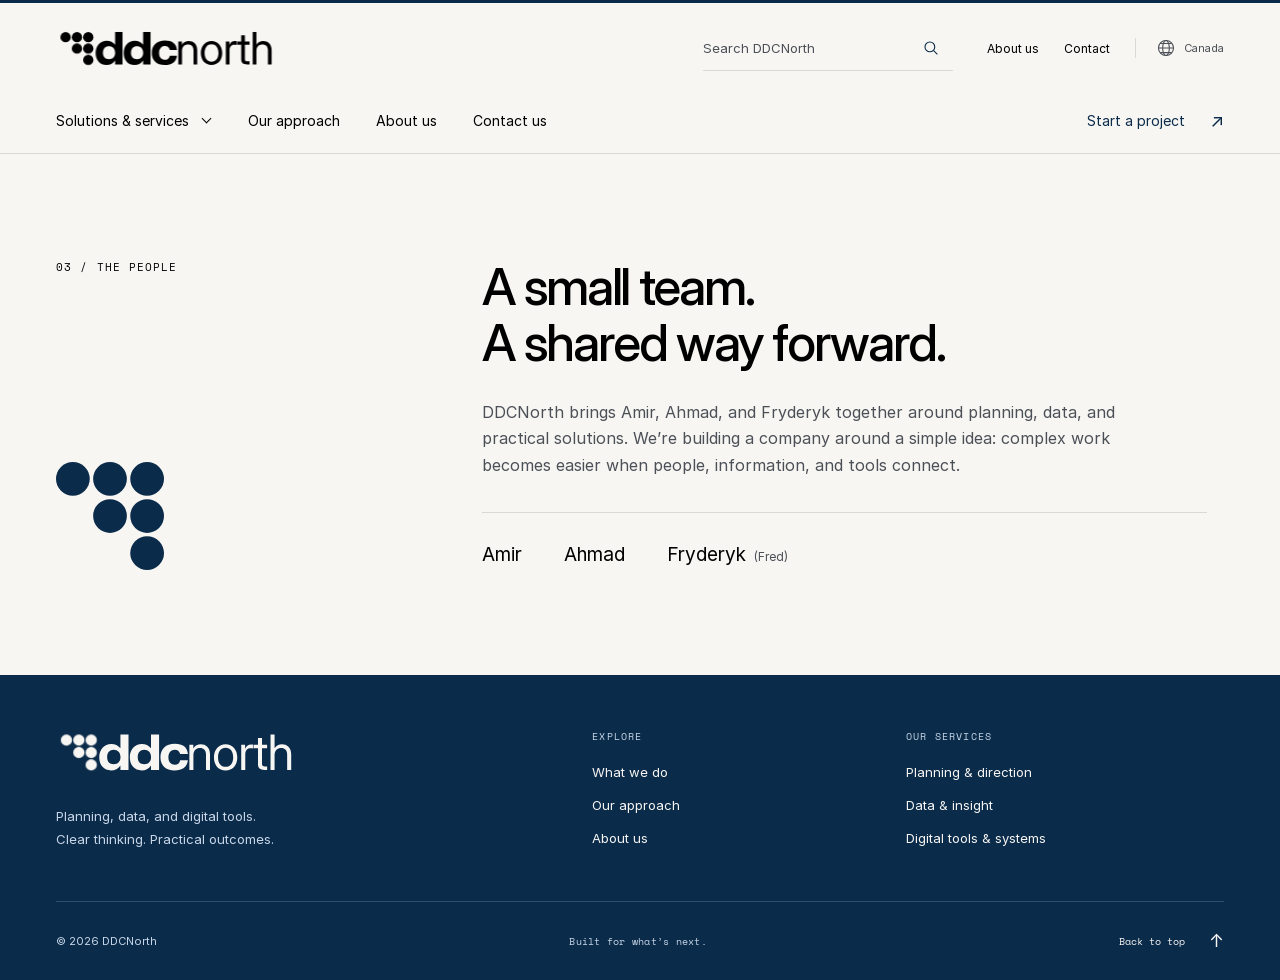
==== about/index.html @ 853aeb79 "Add content pages and refine website navigation and search" ====
<!doctype html>
<html lang="en">
<head>
  <meta charset="UTF-8">
  <meta name="viewport" content="width=device-width,initial-scale=1">
  <meta name="theme-color" content="#F7F6F3">
  <meta name="description" content="DDCNorth brings Amir, Ahmad, and Fryderyk together around planning, data, and practical solutions.">
  <meta property="og:title" content="About us | DDCNorth">
  <meta property="og:description" content="DDCNorth brings Amir, Ahmad, and Fryderyk together around planning, data, and practical solutions.">
  <meta property="og:type" content="website">
  <meta property="og:url" content="https://ddcnorth.com/about/">
  <link rel="canonical" href="https://ddcnorth.com/about/">
  <title>About us | DDCNorth</title>
  <link rel="icon" href="[data-uri]" type="image/svg+xml">
  <link rel="stylesheet" href="../assets/site.css">

  <link rel="stylesheet" href="../assets/header.css">
  <link rel="stylesheet" href="../assets/footer.css">
  <script src="../assets/header.js" defer></script>
</head>
<body id="top">
  <a class="skip-link" href="#main">Skip to content</a>
  <header class="site-header">
    <div class="header-container brand-row">
      <a class="site-brand" href="../" aria-label="DDCNorth home"><svg class="brand-logo" xmlns="http://www.w3.org/2000/svg" width="220" height="43" viewBox="0 0 799.14231709 152" aria-hidden="true" focusable="false"><g transform="translate(16 16) scale(0.46875)"><g data-brand-symbol="six-dot" data-size="standard" fill="#000000"><circle cx="40" cy="40" r="40"/><circle cx="128" cy="40" r="40"/><circle cx="216" cy="40" r="40"/><circle cx="128" cy="128" r="40"/><circle cx="216" cy="128" r="40"/><circle cx="216" cy="216" r="40"/></g></g><g transform="translate(144.72727273 16) scale(1.45454545)"><g data-wordmark="ddcnorth" fill="#000000"><path data-letter="d" d="M66.5 0H48V31.7C42.5 25 36 21.8 27 21.8C10.8 21.8 -0.5 34.3 -0.5 52.5C-0.5 71 10.5 82.5 26.5 82.5C35.6 82.5 42.6 79.2 48 71V81.3H66.5ZM32.5 35.3C23.2 35.3 17.6 41.8 17.6 52C17.6 62.3 23.2 68 32.6 68C42.1 68 48.1 61.8 48.1 52C48.1 41.8 42.1 35.3 32.5 35.3Z" transform="translate(0 0)" fill-rule="evenodd"/><path data-letter="d" d="M66.5 0H48V31.7C42.5 25 36 21.8 27 21.8C10.8 21.8 -0.5 34.3 -0.5 52.5C-0.5 71 10.5 82.5 26.5 82.5C35.6 82.5 42.6 79.2 48 71V81.3H66.5ZM32.5 35.3C23.2 35.3 17.6 41.8 17.6 52C17.6 62.3 23.2 68 32.6 68C42.1 68 48.1 61.8 48.1 52C48.1 41.8 42.1 35.3 32.5 35.3Z" transform="translate(70 0)" fill-rule="evenodd"/><path data-letter="c" d="M62.5 45H44.7C43.1 37.5 38.7 34.8 32.6 34.8C23.5 34.8 17.8 41.4 17.8 52.5C17.8 63.5 23.6 69.4 32.6 69.4C38.8 69.4 43.4 65.9 44.7 59H62.5C60.8 74.3 49.5 82.5 32 82.5C11.7 82.5 -0.4 71.2 -0.4 52.4C-0.4 33.7 11.7 21.5 32.5 21.5C50.9 21.5 61.1 29.5 62.5 45Z" transform="translate(140 0)"/><path data-word="north" d="M9.26354029062087 47.51651254953764C9.26354029062087 35.90984147952443 16.020475561426686 31.060105680317037 24.41215323645971 31.060105680317037C33.02179656538969 31.060105680317037 38.03500660501981 36.12780713342139 38.03500660501981 46.09973579920739V81.19220607661822H47.29854689564068V45.445838837516504C47.29854689564068 30.133751651254947 37.76254953764861 22.55944517833553 26.1558784676354 22.55944517833553C18.854029062087186 22.55944517833553 13.02344782034346 25.556472919418752 9.04557463672391 32.0954425363276V23.649273447820335H0.0V81.19220607661822H9.26354029062087ZM83.00306472919418 82.49999999999999C98.96904887714663 82.49999999999999 109.70385733157198 70.07595772787317 109.70385733157198 52.52972258916776C109.70385733157198 34.874504623513864 98.96904887714663 22.34147952443857 83.00306472919418 22.34147952443857C67.03708058124174 22.34147952443857 56.302272126816376 34.874504623513864 56.302272126816376 52.52972258916776C56.302272126816376 70.07595772787317 67.03708058124174 82.49999999999999 83.00306472919418 82.49999999999999ZM83.00306472919418 74.10832232496696C72.1047820343461 74.10832232496696 65.67479524438573 65.60766182298546 65.67479524438573 52.52972258916776C65.67479524438573 39.342800528401575 72.15927344782034 30.73315719947159 83.00306472919418 30.73315719947159C93.84685601056802 30.73315719947159 100.33133421400262 39.39729194187582 100.33133421400262 52.52972258916776C100.33133421400262 65.55317040951122 93.90134742404226 74.10832232496696 83.00306472919418 74.10832232496696ZM118.70758256274767 81.19220607661822H127.97112285336854V45.77278731836195C127.97112285336854 36.018824306472915 133.47475561426683 31.71400264200792 139.85025099075295 31.71400264200792C142.52033025099075 31.71400264200792 144.7544782034346 32.14993394980184 145.51735799207398 32.3678996036988V23.10435931307793C144.7544782034346 22.99537648612945 143.28321003963012 22.77741083223249 141.59397622192864 22.77741083223249C134.4011096433289 22.77741083223249 129.87832232496697 26.75528401585204 127.75315719947159 32.69484808454425H127.53519154557463V23.649273447820335H118.70758256274767ZM178.00688243064727 23.649273447820335H166.34571994715984V7.955746367239101H157.08217965653895V23.649273447820335H146.83779392338175V31.605019815059435H157.08217965653895V68.223249669749C157.08217965653895 76.88738441215322 161.93191545574635 81.19220607661822 171.79486129458388 81.19220607661822H178.00688243064727V73.23645970937912H172.6667239101717C167.9259709379128 73.23645970937912 166.34571994715984 71.71070013210038 166.34571994715984 67.24240422721267V31.605019815059435H178.00688243064727ZM195.07533685601055 47.51651254953764C195.07533685601055 35.90984147952443 201.83227212681638 31.060105680317037 210.2239498018494 31.060105680317037C218.83359313077938 31.060105680317037 223.8468031704095 36.12780713342139 223.8468031704095 46.09973579920739V81.19220607661822H233.11034346103037V45.445838837516504C233.11034346103037 30.133751651254947 223.5743461030383 22.55944517833553 211.9676750330251 22.55944517833553C204.8292998678996 22.55944517833553 199.0532100396301 25.447490092470268 195.07533685601055 31.71400264200792V0.0H185.8117965653897V81.19220607661822H195.07533685601055Z" transform="translate(205.8 0)"/></g></g></svg></a>
      <button class="mobile-menu-toggle" type="button" aria-controls="navigation" aria-expanded="false">Menu <span class="menu-lines" aria-hidden="true"><i></i></span></button>
      <form class="site-search" role="search">
        <label class="sr-only" for="site-search-input">Search DDCNorth</label>
        <div class="search-field"><input id="site-search-input" type="search" placeholder="Search DDCNorth" autocomplete="off" aria-controls="site-search-results" aria-expanded="false"><button type="submit" aria-label="Search"><svg viewBox="0 0 24 24" aria-hidden="true"><circle cx="10.5" cy="10.5" r="6.5"/><path d="m15.5 15.5 5 5"/></svg></button></div>
        <div id="site-search-results" class="search-results" aria-label="Search results" hidden></div>
        <div id="search-status" class="sr-only" role="status" aria-live="polite"></div>
      </form>
      <nav class="utility-links" aria-label="Quick links"><a href="../about/">About us</a><a href="mailto:Fryderyk@ddcnorth.com">Contact</a><span class="header-location"><svg viewBox="0 0 24 24" aria-hidden="true"><circle cx="12" cy="12" r="9"/><ellipse cx="12" cy="12" rx="4" ry="9"/><path d="M3 12h18M5 6.5h14M5 17.5h14"/></svg>Canada</span></nav>
    </div>
    <nav class="main-navigation header-container" id="navigation" aria-label="Main navigation">
      <div class="nav-services">
        <button class="services-trigger" type="button" aria-expanded="false" aria-controls="services-dropdown">Solutions &amp; services <span class="chevron" aria-hidden="true"></span></button>
        <div class="services-dropdown" id="services-dropdown" hidden>
          <p class="dropdown-heading">Planning. Data. Digital.</p>
          <div class="service-menu-grid">
            <a href="../services/#service-planning"><span class="menu-index">01 / Planning</span><strong>Planning &amp; direction</strong><p>Define the question, align the priorities, and create a practical way forward.</p></a>
            <a href="../services/#service-data"><span class="menu-index">02 / Data</span><strong>Data &amp; insight</strong><p>Organize information, understand the patterns, and make the findings clear.</p></a>
            <a href="../services/#service-digital"><span class="menu-index">03 / Digital</span><strong>Digital tools &amp; systems</strong><p>Connect your work with useful websites, workflows, and custom tools.</p></a>
          </div>
          <div class="dropdown-footer"><span>Clear thinking. Practical outcomes.</span><a href="../services/">Explore all services <span aria-hidden="true">→</span></a></div>
        </div>
      </div>
      <a href="../approach/">Our approach</a>
      <a href="../about/">About us</a>
      <a href="mailto:Fryderyk@ddcnorth.com">Contact us</a>
      <a class="project-link" href="mailto:Fryderyk@ddcnorth.com?subject=Let%E2%80%99s%20talk%20about%20a%20project">Start a project <span aria-hidden="true">↗</span></a>
    </nav>
  </header>
  <main id="main">
    <section id="about" class="about section wrap" aria-labelledby="about-title">
      <div class="about-label"><p class="eyebrow">03 / The people</p><img src="[data-uri]" alt="" width="112" height="112" loading="lazy"></div>
      <div class="about-copy"><h1 class="page-title" id="about-title">A small team.<br>A shared way forward.</h1><p>DDCNorth brings Amir, Ahmad, and Fryderyk together around planning, data, and practical solutions. We’re building a company around a simple idea: complex work becomes easier when people, information, and tools connect.</p><div class="team" aria-label="Our team"><span>Amir</span><span>Ahmad</span><span>Fryderyk <small>(Fred)</small></span></div></div>
    </section>
  </main>
  <footer class="site-footer">
    <div class="wrap">
      <div class="footer-directory">
        <div class="footer-identity">
          <a class="footer-brand" href="../" aria-label="DDCNorth home"><svg class="brand-logo" xmlns="http://www.w3.org/2000/svg" width="220" height="43" viewBox="0 0 799.14231709 152" aria-hidden="true" focusable="false"><g transform="translate(16 16) scale(0.46875)"><g data-brand-symbol="six-dot" data-size="standard" fill="#000000"><circle cx="40" cy="40" r="40"/><circle cx="128" cy="40" r="40"/><circle cx="216" cy="40" r="40"/><circle cx="128" cy="128" r="40"/><circle cx="216" cy="128" r="40"/><circle cx="216" cy="216" r="40"/></g></g><g transform="translate(144.72727273 16) scale(1.45454545)"><g data-wordmark="ddcnorth" fill="#000000"><path data-letter="d" d="M66.5 0H48V31.7C42.5 25 36 21.8 27 21.8C10.8 21.8 -0.5 34.3 -0.5 52.5C-0.5 71 10.5 82.5 26.5 82.5C35.6 82.5 42.6 79.2 48 71V81.3H66.5ZM32.5 35.3C23.2 35.3 17.6 41.8 17.6 52C17.6 62.3 23.2 68 32.6 68C42.1 68 48.1 61.8 48.1 52C48.1 41.8 42.1 35.3 32.5 35.3Z" transform="translate(0 0)" fill-rule="evenodd"/><path data-letter="d" d="M66.5 0H48V31.7C42.5 25 36 21.8 27 21.8C10.8 21.8 -0.5 34.3 -0.5 52.5C-0.5 71 10.5 82.5 26.5 82.5C35.6 82.5 42.6 79.2 48 71V81.3H66.5ZM32.5 35.3C23.2 35.3 17.6 41.8 17.6 52C17.6 62.3 23.2 68 32.6 68C42.1 68 48.1 61.8 48.1 52C48.1 41.8 42.1 35.3 32.5 35.3Z" transform="translate(70 0)" fill-rule="evenodd"/><path data-letter="c" d="M62.5 45H44.7C43.1 37.5 38.7 34.8 32.6 34.8C23.5 34.8 17.8 41.4 17.8 52.5C17.8 63.5 23.6 69.4 32.6 69.4C38.8 69.4 43.4 65.9 44.7 59H62.5C60.8 74.3 49.5 82.5 32 82.5C11.7 82.5 -0.4 71.2 -0.4 52.4C-0.4 33.7 11.7 21.5 32.5 21.5C50.9 21.5 61.1 29.5 62.5 45Z" transform="translate(140 0)"/><path data-word="north" d="M9.26354029062087 47.51651254953764C9.26354029062087 35.90984147952443 16.020475561426686 31.060105680317037 24.41215323645971 31.060105680317037C33.02179656538969 31.060105680317037 38.03500660501981 36.12780713342139 38.03500660501981 46.09973579920739V81.19220607661822H47.29854689564068V45.445838837516504C47.29854689564068 30.133751651254947 37.76254953764861 22.55944517833553 26.1558784676354 22.55944517833553C18.854029062087186 22.55944517833553 13.02344782034346 25.556472919418752 9.04557463672391 32.0954425363276V23.649273447820335H0.0V81.19220607661822H9.26354029062087ZM83.00306472919418 82.49999999999999C98.96904887714663 82.49999999999999 109.70385733157198 70.07595772787317 109.70385733157198 52.52972258916776C109.70385733157198 34.874504623513864 98.96904887714663 22.34147952443857 83.00306472919418 22.34147952443857C67.03708058124174 22.34147952443857 56.302272126816376 34.874504623513864 56.302272126816376 52.52972258916776C56.302272126816376 70.07595772787317 67.03708058124174 82.49999999999999 83.00306472919418 82.49999999999999ZM83.00306472919418 74.10832232496696C72.1047820343461 74.10832232496696 65.67479524438573 65.60766182298546 65.67479524438573 52.52972258916776C65.67479524438573 39.342800528401575 72.15927344782034 30.73315719947159 83.00306472919418 30.73315719947159C93.84685601056802 30.73315719947159 100.33133421400262 39.39729194187582 100.33133421400262 52.52972258916776C100.33133421400262 65.55317040951122 93.90134742404226 74.10832232496696 83.00306472919418 74.10832232496696ZM118.70758256274767 81.19220607661822H127.97112285336854V45.77278731836195C127.97112285336854 36.018824306472915 133.47475561426683 31.71400264200792 139.85025099075295 31.71400264200792C142.52033025099075 31.71400264200792 144.7544782034346 32.14993394980184 145.51735799207398 32.3678996036988V23.10435931307793C144.7544782034346 22.99537648612945 143.28321003963012 22.77741083223249 141.59397622192864 22.77741083223249C134.4011096433289 22.77741083223249 129.87832232496697 26.75528401585204 127.75315719947159 32.69484808454425H127.53519154557463V23.649273447820335H118.70758256274767ZM178.00688243064727 23.649273447820335H166.34571994715984V7.955746367239101H157.08217965653895V23.649273447820335H146.83779392338175V31.605019815059435H157.08217965653895V68.223249669749C157.08217965653895 76.88738441215322 161.93191545574635 81.19220607661822 171.79486129458388 81.19220607661822H178.00688243064727V73.23645970937912H172.6667239101717C167.9259709379128 73.23645970937912 166.34571994715984 71.71070013210038 166.34571994715984 67.24240422721267V31.605019815059435H178.00688243064727ZM195.07533685601055 47.51651254953764C195.07533685601055 35.90984147952443 201.83227212681638 31.060105680317037 210.2239498018494 31.060105680317037C218.83359313077938 31.060105680317037 223.8468031704095 36.12780713342139 223.8468031704095 46.09973579920739V81.19220607661822H233.11034346103037V45.445838837516504C233.11034346103037 30.133751651254947 223.5743461030383 22.55944517833553 211.9676750330251 22.55944517833553C204.8292998678996 22.55944517833553 199.0532100396301 25.447490092470268 195.07533685601055 31.71400264200792V0.0H185.8117965653897V81.19220607661822H195.07533685601055Z" transform="translate(205.8 0)"/></g></g></svg></a>
          <p>Planning, data, and digital tools.<br>Clear thinking. Practical outcomes.</p>
        </div>
        <nav class="footer-links" aria-label="Footer navigation">
          <h3>Explore</h3>
          <a href="../services/">What we do</a>
          <a href="../approach/">Our approach</a>
          <a href="../about/">About us</a>
        </nav>
        <nav class="footer-links" aria-label="Footer services">
          <h3>Our services</h3>
          <a href="../services/#service-planning">Planning &amp; direction</a>
          <a href="../services/#service-data">Data &amp; insight</a>
          <a href="../services/#service-digital">Digital tools &amp; systems</a>
        </nav>
      </div>
      <div class="footer-bottom">
        <p>© <span id="year">2026</span> DDCNorth</p>
        <span class="footer-signoff">Built for what’s next.</span>
        <a href="#top">Back to top <span aria-hidden="true">↑</span></a>
      </div>
    </div>
  </footer>
</body>
</html>
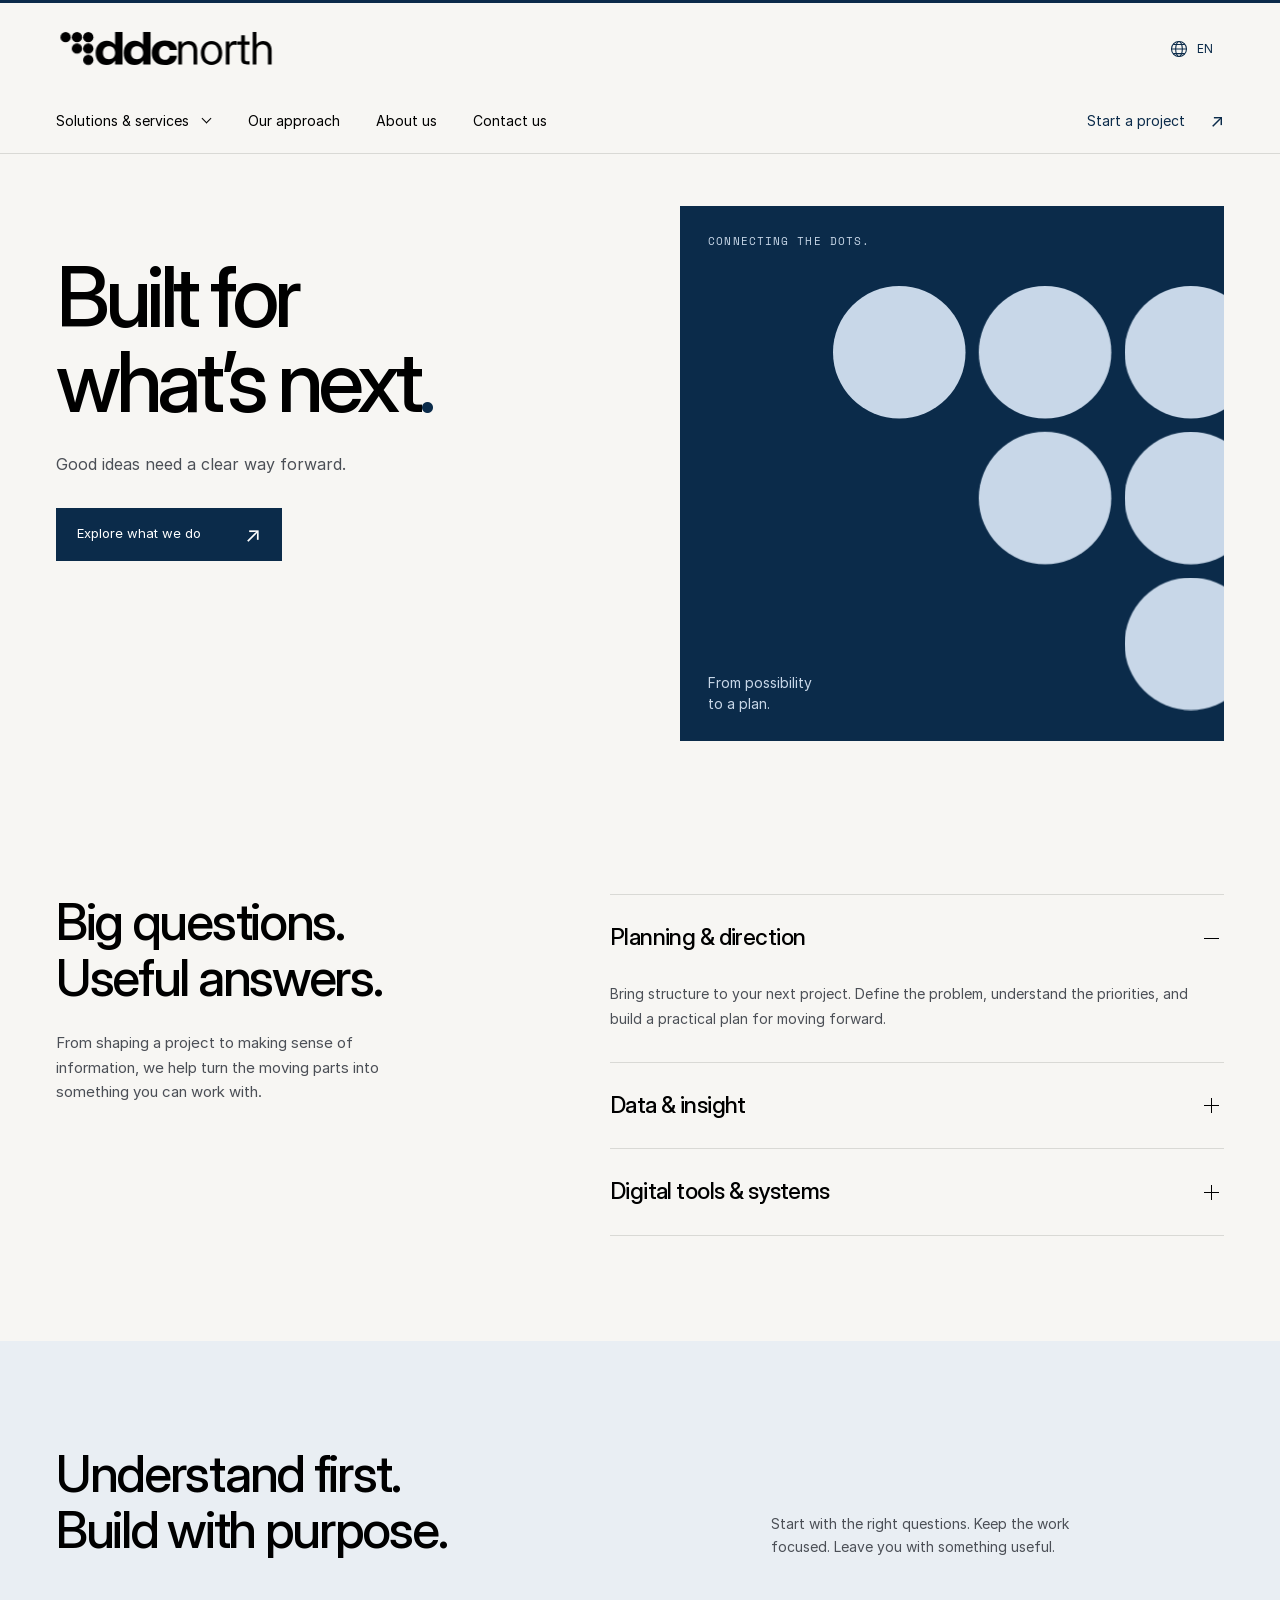
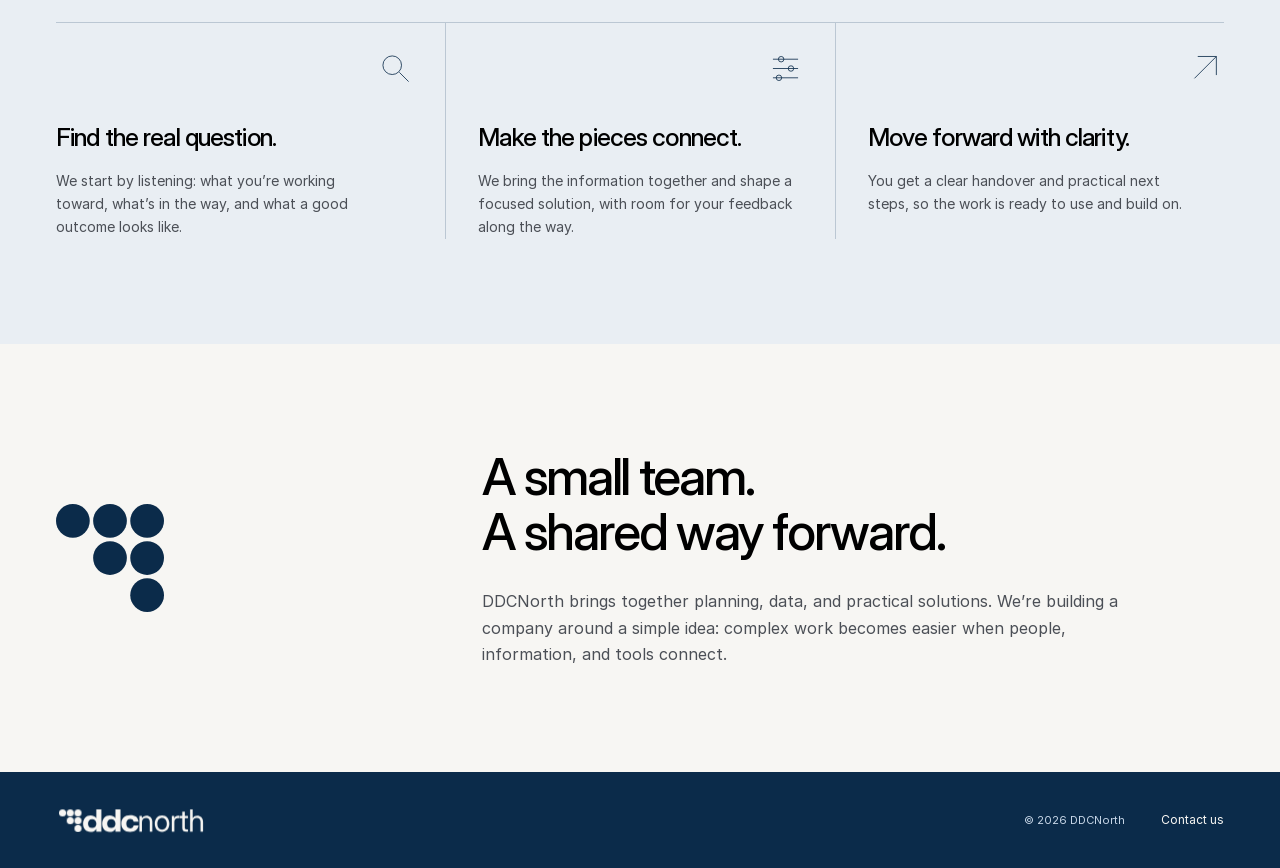
==== commit 2555a585: "Publish bilingual single-page website with globe language selector" ====
--- a/about/index.html
+++ b/about/index.html
@@ -3,86 +3,10 @@
 <head>
   <meta charset="UTF-8">
   <meta name="viewport" content="width=device-width,initial-scale=1">
-  <meta name="theme-color" content="#F7F6F3">
-  <meta name="description" content="DDCNorth brings Amir, Ahmad, and Fryderyk together around planning, data, and practical solutions.">
-  <meta property="og:title" content="About us | DDCNorth">
-  <meta property="og:description" content="DDCNorth brings Amir, Ahmad, and Fryderyk together around planning, data, and practical solutions.">
-  <meta property="og:type" content="website">
-  <meta property="og:url" content="https://ddcnorth.com/about/">
-  <link rel="canonical" href="https://ddcnorth.com/about/">
-  <title>About us | DDCNorth</title>
-  <link rel="icon" href="[data-uri]" type="image/svg+xml">
-  <link rel="stylesheet" href="../assets/site.css">
-
-  <link rel="stylesheet" href="../assets/header.css">
-  <link rel="stylesheet" href="../assets/footer.css">
-  <script src="../assets/header.js" defer></script>
+  <meta name="robots" content="noindex,follow">
+  <link rel="canonical" href="https://ddcnorth.com/">
+  <title>DDCNorth — Continue / Continuer</title>
+  <script src="../assets/section-redirect.js" data-section="about" defer></script>
 </head>
-<body id="top">
-  <a class="skip-link" href="#main">Skip to content</a>
-  <header class="site-header">
-    <div class="header-container brand-row">
-      <a class="site-brand" href="../" aria-label="DDCNorth home"><svg class="brand-logo" xmlns="http://www.w3.org/2000/svg" width="220" height="43" viewBox="0 0 799.14231709 152" aria-hidden="true" focusable="false"><g transform="translate(16 16) scale(0.46875)"><g data-brand-symbol="six-dot" data-size="standard" fill="#000000"><circle cx="40" cy="40" r="40"/><circle cx="128" cy="40" r="40"/><circle cx="216" cy="40" r="40"/><circle cx="128" cy="128" r="40"/><circle cx="216" cy="128" r="40"/><circle cx="216" cy="216" r="40"/></g></g><g transform="translate(144.72727273 16) scale(1.45454545)"><g data-wordmark="ddcnorth" fill="#000000"><path data-letter="d" d="M66.5 0H48V31.7C42.5 25 36 21.8 27 21.8C10.8 21.8 -0.5 34.3 -0.5 52.5C-0.5 71 10.5 82.5 26.5 82.5C35.6 82.5 42.6 79.2 48 71V81.3H66.5ZM32.5 35.3C23.2 35.3 17.6 41.8 17.6 52C17.6 62.3 23.2 68 32.6 68C42.1 68 48.1 61.8 48.1 52C48.1 41.8 42.1 35.3 32.5 35.3Z" transform="translate(0 0)" fill-rule="evenodd"/><path data-letter="d" d="M66.5 0H48V31.7C42.5 25 36 21.8 27 21.8C10.8 21.8 -0.5 34.3 -0.5 52.5C-0.5 71 10.5 82.5 26.5 82.5C35.6 82.5 42.6 79.2 48 71V81.3H66.5ZM32.5 35.3C23.2 35.3 17.6 41.8 17.6 52C17.6 62.3 23.2 68 32.6 68C42.1 68 48.1 61.8 48.1 52C48.1 41.8 42.1 35.3 32.5 35.3Z" transform="translate(70 0)" fill-rule="evenodd"/><path data-letter="c" d="M62.5 45H44.7C43.1 37.5 38.7 34.8 32.6 34.8C23.5 34.8 17.8 41.4 17.8 52.5C17.8 63.5 23.6 69.4 32.6 69.4C38.8 69.4 43.4 65.9 44.7 59H62.5C60.8 74.3 49.5 82.5 32 82.5C11.7 82.5 -0.4 71.2 -0.4 52.4C-0.4 33.7 11.7 21.5 32.5 21.5C50.9 21.5 61.1 29.5 62.5 45Z" transform="translate(140 0)"/><path data-word="north" d="M9.26354029062087 47.51651254953764C9.26354029062087 35.90984147952443 16.020475561426686 31.060105680317037 24.41215323645971 31.060105680317037C33.02179656538969 31.060105680317037 38.03500660501981 36.12780713342139 38.03500660501981 46.09973579920739V81.19220607661822H47.29854689564068V45.445838837516504C47.29854689564068 30.133751651254947 37.76254953764861 22.55944517833553 26.1558784676354 22.55944517833553C18.854029062087186 22.55944517833553 13.02344782034346 25.556472919418752 9.04557463672391 32.0954425363276V23.649273447820335H0.0V81.19220607661822H9.26354029062087ZM83.00306472919418 82.49999999999999C98.96904887714663 82.49999999999999 109.70385733157198 70.07595772787317 109.70385733157198 52.52972258916776C109.70385733157198 34.874504623513864 98.96904887714663 22.34147952443857 83.00306472919418 22.34147952443857C67.03708058124174 22.34147952443857 56.302272126816376 34.874504623513864 56.302272126816376 52.52972258916776C56.302272126816376 70.07595772787317 67.03708058124174 82.49999999999999 83.00306472919418 82.49999999999999ZM83.00306472919418 74.10832232496696C72.1047820343461 74.10832232496696 65.67479524438573 65.60766182298546 65.67479524438573 52.52972258916776C65.67479524438573 39.342800528401575 72.15927344782034 30.73315719947159 83.00306472919418 30.73315719947159C93.84685601056802 30.73315719947159 100.33133421400262 39.39729194187582 100.33133421400262 52.52972258916776C100.33133421400262 65.55317040951122 93.90134742404226 74.10832232496696 83.00306472919418 74.10832232496696ZM118.70758256274767 81.19220607661822H127.97112285336854V45.77278731836195C127.97112285336854 36.018824306472915 133.47475561426683 31.71400264200792 139.85025099075295 31.71400264200792C142.52033025099075 31.71400264200792 144.7544782034346 32.14993394980184 145.51735799207398 32.3678996036988V23.10435931307793C144.7544782034346 22.99537648612945 143.28321003963012 22.77741083223249 141.59397622192864 22.77741083223249C134.4011096433289 22.77741083223249 129.87832232496697 26.75528401585204 127.75315719947159 32.69484808454425H127.53519154557463V23.649273447820335H118.70758256274767ZM178.00688243064727 23.649273447820335H166.34571994715984V7.955746367239101H157.08217965653895V23.649273447820335H146.83779392338175V31.605019815059435H157.08217965653895V68.223249669749C157.08217965653895 76.88738441215322 161.93191545574635 81.19220607661822 171.79486129458388 81.19220607661822H178.00688243064727V73.23645970937912H172.6667239101717C167.9259709379128 73.23645970937912 166.34571994715984 71.71070013210038 166.34571994715984 67.24240422721267V31.605019815059435H178.00688243064727ZM195.07533685601055 47.51651254953764C195.07533685601055 35.90984147952443 201.83227212681638 31.060105680317037 210.2239498018494 31.060105680317037C218.83359313077938 31.060105680317037 223.8468031704095 36.12780713342139 223.8468031704095 46.09973579920739V81.19220607661822H233.11034346103037V45.445838837516504C233.11034346103037 30.133751651254947 223.5743461030383 22.55944517833553 211.9676750330251 22.55944517833553C204.8292998678996 22.55944517833553 199.0532100396301 25.447490092470268 195.07533685601055 31.71400264200792V0.0H185.8117965653897V81.19220607661822H195.07533685601055Z" transform="translate(205.8 0)"/></g></g></svg></a>
-      <button class="mobile-menu-toggle" type="button" aria-controls="navigation" aria-expanded="false">Menu <span class="menu-lines" aria-hidden="true"><i></i></span></button>
-      <form class="site-search" role="search">
-        <label class="sr-only" for="site-search-input">Search DDCNorth</label>
-        <div class="search-field"><input id="site-search-input" type="search" placeholder="Search DDCNorth" autocomplete="off" aria-controls="site-search-results" aria-expanded="false"><button type="submit" aria-label="Search"><svg viewBox="0 0 24 24" aria-hidden="true"><circle cx="10.5" cy="10.5" r="6.5"/><path d="m15.5 15.5 5 5"/></svg></button></div>
-        <div id="site-search-results" class="search-results" aria-label="Search results" hidden></div>
-        <div id="search-status" class="sr-only" role="status" aria-live="polite"></div>
-      </form>
-      <nav class="utility-links" aria-label="Quick links"><a href="../about/">About us</a><a href="mailto:Fryderyk@ddcnorth.com">Contact</a><span class="header-location"><svg viewBox="0 0 24 24" aria-hidden="true"><circle cx="12" cy="12" r="9"/><ellipse cx="12" cy="12" rx="4" ry="9"/><path d="M3 12h18M5 6.5h14M5 17.5h14"/></svg>Canada</span></nav>
-    </div>
-    <nav class="main-navigation header-container" id="navigation" aria-label="Main navigation">
-      <div class="nav-services">
-        <button class="services-trigger" type="button" aria-expanded="false" aria-controls="services-dropdown">Solutions &amp; services <span class="chevron" aria-hidden="true"></span></button>
-        <div class="services-dropdown" id="services-dropdown" hidden>
-          <p class="dropdown-heading">Planning. Data. Digital.</p>
-          <div class="service-menu-grid">
-            <a href="../services/#service-planning"><span class="menu-index">01 / Planning</span><strong>Planning &amp; direction</strong><p>Define the question, align the priorities, and create a practical way forward.</p></a>
-            <a href="../services/#service-data"><span class="menu-index">02 / Data</span><strong>Data &amp; insight</strong><p>Organize information, understand the patterns, and make the findings clear.</p></a>
-            <a href="../services/#service-digital"><span class="menu-index">03 / Digital</span><strong>Digital tools &amp; systems</strong><p>Connect your work with useful websites, workflows, and custom tools.</p></a>
-          </div>
-          <div class="dropdown-footer"><span>Clear thinking. Practical outcomes.</span><a href="../services/">Explore all services <span aria-hidden="true">→</span></a></div>
-        </div>
-      </div>
-      <a href="../approach/">Our approach</a>
-      <a href="../about/">About us</a>
-      <a href="mailto:Fryderyk@ddcnorth.com">Contact us</a>
-      <a class="project-link" href="mailto:Fryderyk@ddcnorth.com?subject=Let%E2%80%99s%20talk%20about%20a%20project">Start a project <span aria-hidden="true">↗</span></a>
-    </nav>
-  </header>
-  <main id="main">
-    <section id="about" class="about section wrap" aria-labelledby="about-title">
-      <div class="about-label"><p class="eyebrow">03 / The people</p><img src="[data-uri]" alt="" width="112" height="112" loading="lazy"></div>
-      <div class="about-copy"><h1 class="page-title" id="about-title">A small team.<br>A shared way forward.</h1><p>DDCNorth brings Amir, Ahmad, and Fryderyk together around planning, data, and practical solutions. We’re building a company around a simple idea: complex work becomes easier when people, information, and tools connect.</p><div class="team" aria-label="Our team"><span>Amir</span><span>Ahmad</span><span>Fryderyk <small>(Fred)</small></span></div></div>
-    </section>
-  </main>
-  <footer class="site-footer">
-    <div class="wrap">
-      <div class="footer-directory">
-        <div class="footer-identity">
-          <a class="footer-brand" href="../" aria-label="DDCNorth home"><svg class="brand-logo" xmlns="http://www.w3.org/2000/svg" width="220" height="43" viewBox="0 0 799.14231709 152" aria-hidden="true" focusable="false"><g transform="translate(16 16) scale(0.46875)"><g data-brand-symbol="six-dot" data-size="standard" fill="#000000"><circle cx="40" cy="40" r="40"/><circle cx="128" cy="40" r="40"/><circle cx="216" cy="40" r="40"/><circle cx="128" cy="128" r="40"/><circle cx="216" cy="128" r="40"/><circle cx="216" cy="216" r="40"/></g></g><g transform="translate(144.72727273 16) scale(1.45454545)"><g data-wordmark="ddcnorth" fill="#000000"><path data-letter="d" d="M66.5 0H48V31.7C42.5 25 36 21.8 27 21.8C10.8 21.8 -0.5 34.3 -0.5 52.5C-0.5 71 10.5 82.5 26.5 82.5C35.6 82.5 42.6 79.2 48 71V81.3H66.5ZM32.5 35.3C23.2 35.3 17.6 41.8 17.6 52C17.6 62.3 23.2 68 32.6 68C42.1 68 48.1 61.8 48.1 52C48.1 41.8 42.1 35.3 32.5 35.3Z" transform="translate(0 0)" fill-rule="evenodd"/><path data-letter="d" d="M66.5 0H48V31.7C42.5 25 36 21.8 27 21.8C10.8 21.8 -0.5 34.3 -0.5 52.5C-0.5 71 10.5 82.5 26.5 82.5C35.6 82.5 42.6 79.2 48 71V81.3H66.5ZM32.5 35.3C23.2 35.3 17.6 41.8 17.6 52C17.6 62.3 23.2 68 32.6 68C42.1 68 48.1 61.8 48.1 52C48.1 41.8 42.1 35.3 32.5 35.3Z" transform="translate(70 0)" fill-rule="evenodd"/><path data-letter="c" d="M62.5 45H44.7C43.1 37.5 38.7 34.8 32.6 34.8C23.5 34.8 17.8 41.4 17.8 52.5C17.8 63.5 23.6 69.4 32.6 69.4C38.8 69.4 43.4 65.9 44.7 59H62.5C60.8 74.3 49.5 82.5 32 82.5C11.7 82.5 -0.4 71.2 -0.4 52.4C-0.4 33.7 11.7 21.5 32.5 21.5C50.9 21.5 61.1 29.5 62.5 45Z" transform="translate(140 0)"/><path data-word="north" d="M9.26354029062087 47.51651254953764C9.26354029062087 35.90984147952443 16.020475561426686 31.060105680317037 24.41215323645971 31.060105680317037C33.02179656538969 31.060105680317037 38.03500660501981 36.12780713342139 38.03500660501981 46.09973579920739V81.19220607661822H47.29854689564068V45.445838837516504C47.29854689564068 30.133751651254947 37.76254953764861 22.55944517833553 26.1558784676354 22.55944517833553C18.854029062087186 22.55944517833553 13.02344782034346 25.556472919418752 9.04557463672391 32.0954425363276V23.649273447820335H0.0V81.19220607661822H9.26354029062087ZM83.00306472919418 82.49999999999999C98.96904887714663 82.49999999999999 109.70385733157198 70.07595772787317 109.70385733157198 52.52972258916776C109.70385733157198 34.874504623513864 98.96904887714663 22.34147952443857 83.00306472919418 22.34147952443857C67.03708058124174 22.34147952443857 56.302272126816376 34.874504623513864 56.302272126816376 52.52972258916776C56.302272126816376 70.07595772787317 67.03708058124174 82.49999999999999 83.00306472919418 82.49999999999999ZM83.00306472919418 74.10832232496696C72.1047820343461 74.10832232496696 65.67479524438573 65.60766182298546 65.67479524438573 52.52972258916776C65.67479524438573 39.342800528401575 72.15927344782034 30.73315719947159 83.00306472919418 30.73315719947159C93.84685601056802 30.73315719947159 100.33133421400262 39.39729194187582 100.33133421400262 52.52972258916776C100.33133421400262 65.55317040951122 93.90134742404226 74.10832232496696 83.00306472919418 74.10832232496696ZM118.70758256274767 81.19220607661822H127.97112285336854V45.77278731836195C127.97112285336854 36.018824306472915 133.47475561426683 31.71400264200792 139.85025099075295 31.71400264200792C142.52033025099075 31.71400264200792 144.7544782034346 32.14993394980184 145.51735799207398 32.3678996036988V23.10435931307793C144.7544782034346 22.99537648612945 143.28321003963012 22.77741083223249 141.59397622192864 22.77741083223249C134.4011096433289 22.77741083223249 129.87832232496697 26.75528401585204 127.75315719947159 32.69484808454425H127.53519154557463V23.649273447820335H118.70758256274767ZM178.00688243064727 23.649273447820335H166.34571994715984V7.955746367239101H157.08217965653895V23.649273447820335H146.83779392338175V31.605019815059435H157.08217965653895V68.223249669749C157.08217965653895 76.88738441215322 161.93191545574635 81.19220607661822 171.79486129458388 81.19220607661822H178.00688243064727V73.23645970937912H172.6667239101717C167.9259709379128 73.23645970937912 166.34571994715984 71.71070013210038 166.34571994715984 67.24240422721267V31.605019815059435H178.00688243064727ZM195.07533685601055 47.51651254953764C195.07533685601055 35.90984147952443 201.83227212681638 31.060105680317037 210.2239498018494 31.060105680317037C218.83359313077938 31.060105680317037 223.8468031704095 36.12780713342139 223.8468031704095 46.09973579920739V81.19220607661822H233.11034346103037V45.445838837516504C233.11034346103037 30.133751651254947 223.5743461030383 22.55944517833553 211.9676750330251 22.55944517833553C204.8292998678996 22.55944517833553 199.0532100396301 25.447490092470268 195.07533685601055 31.71400264200792V0.0H185.8117965653897V81.19220607661822H195.07533685601055Z" transform="translate(205.8 0)"/></g></g></svg></a>
-          <p>Planning, data, and digital tools.<br>Clear thinking. Practical outcomes.</p>
-        </div>
-        <nav class="footer-links" aria-label="Footer navigation">
-          <h3>Explore</h3>
-          <a href="../services/">What we do</a>
-          <a href="../approach/">Our approach</a>
-          <a href="../about/">About us</a>
-        </nav>
-        <nav class="footer-links" aria-label="Footer services">
-          <h3>Our services</h3>
-          <a href="../services/#service-planning">Planning &amp; direction</a>
-          <a href="../services/#service-data">Data &amp; insight</a>
-          <a href="../services/#service-digital">Digital tools &amp; systems</a>
-        </nav>
-      </div>
-      <div class="footer-bottom">
-        <p>© <span id="year">2026</span> DDCNorth</p>
-        <span class="footer-signoff">Built for what’s next.</span>
-        <a href="#top">Back to top <span aria-hidden="true">↑</span></a>
-      </div>
-    </div>
-  </footer>
-</body>
+<body><p>This section is now on the <a href="../#about">DDCNorth homepage</a>.</p><p lang="fr">Cette section se trouve maintenant sur la <a href="../fr/#about">page d’accueil de DDCNorth</a>.</p></body>
 </html>
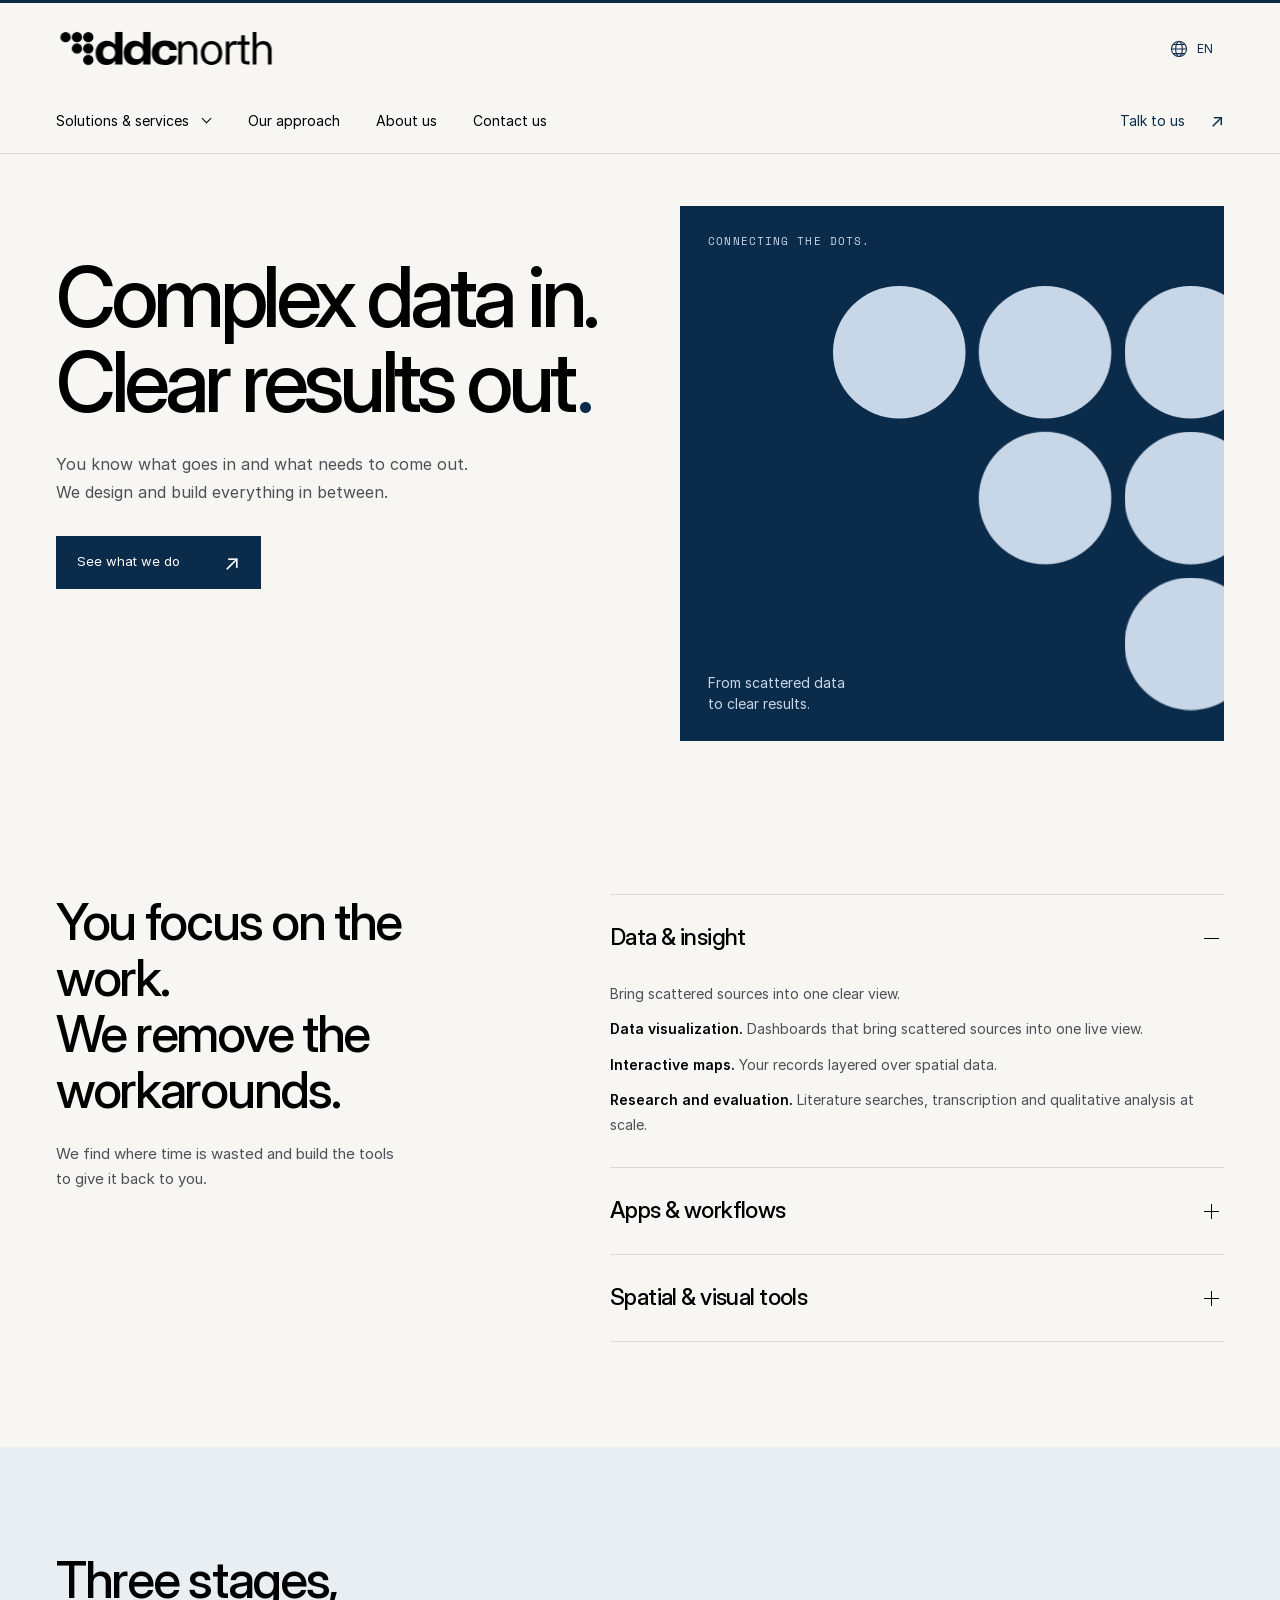
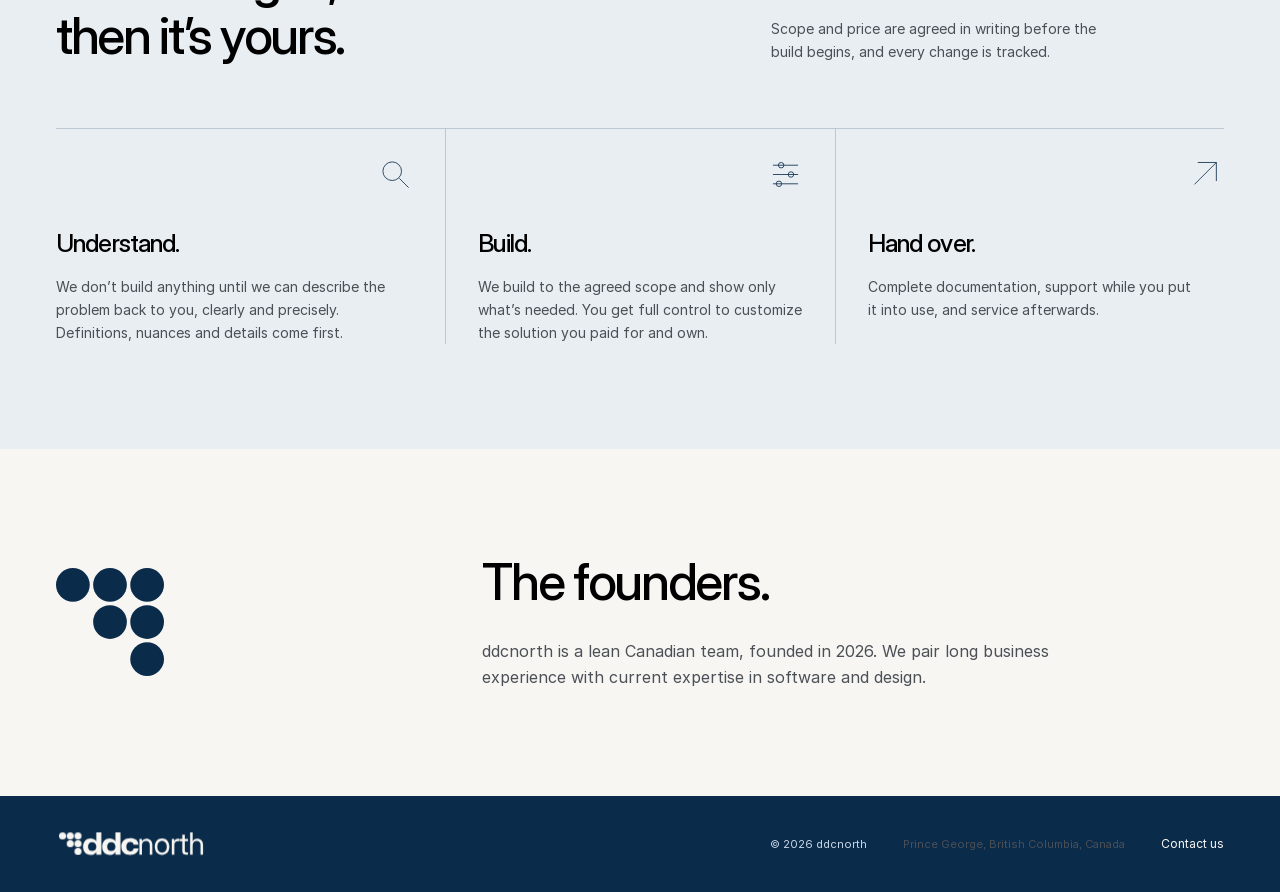
==== commit 6987d8df: "Apply website copy v1.0 (English and French) Replaces the placeholder text with Fred's v1.0 copy, sl" ====
--- a/about/index.html
+++ b/about/index.html
@@ -5,8 +5,8 @@
   <meta name="viewport" content="width=device-width,initial-scale=1">
   <meta name="robots" content="noindex,follow">
   <link rel="canonical" href="https://ddcnorth.com/">
-  <title>DDCNorth — Continue / Continuer</title>
+  <title>ddcnorth — Continue / Continuer</title>
   <script src="../assets/section-redirect.js" data-section="about" defer></script>
 </head>
-<body><p>This section is now on the <a href="../#about">DDCNorth homepage</a>.</p><p lang="fr">Cette section se trouve maintenant sur la <a href="../fr/#about">page d’accueil de DDCNorth</a>.</p></body>
+<body><p>This section is now on the <a href="../#about">ddcnorth homepage</a>.</p><p lang="fr">Cette section se trouve maintenant sur la <a href="../fr/#about">page d’accueil de ddcnorth</a>.</p></body>
 </html>
